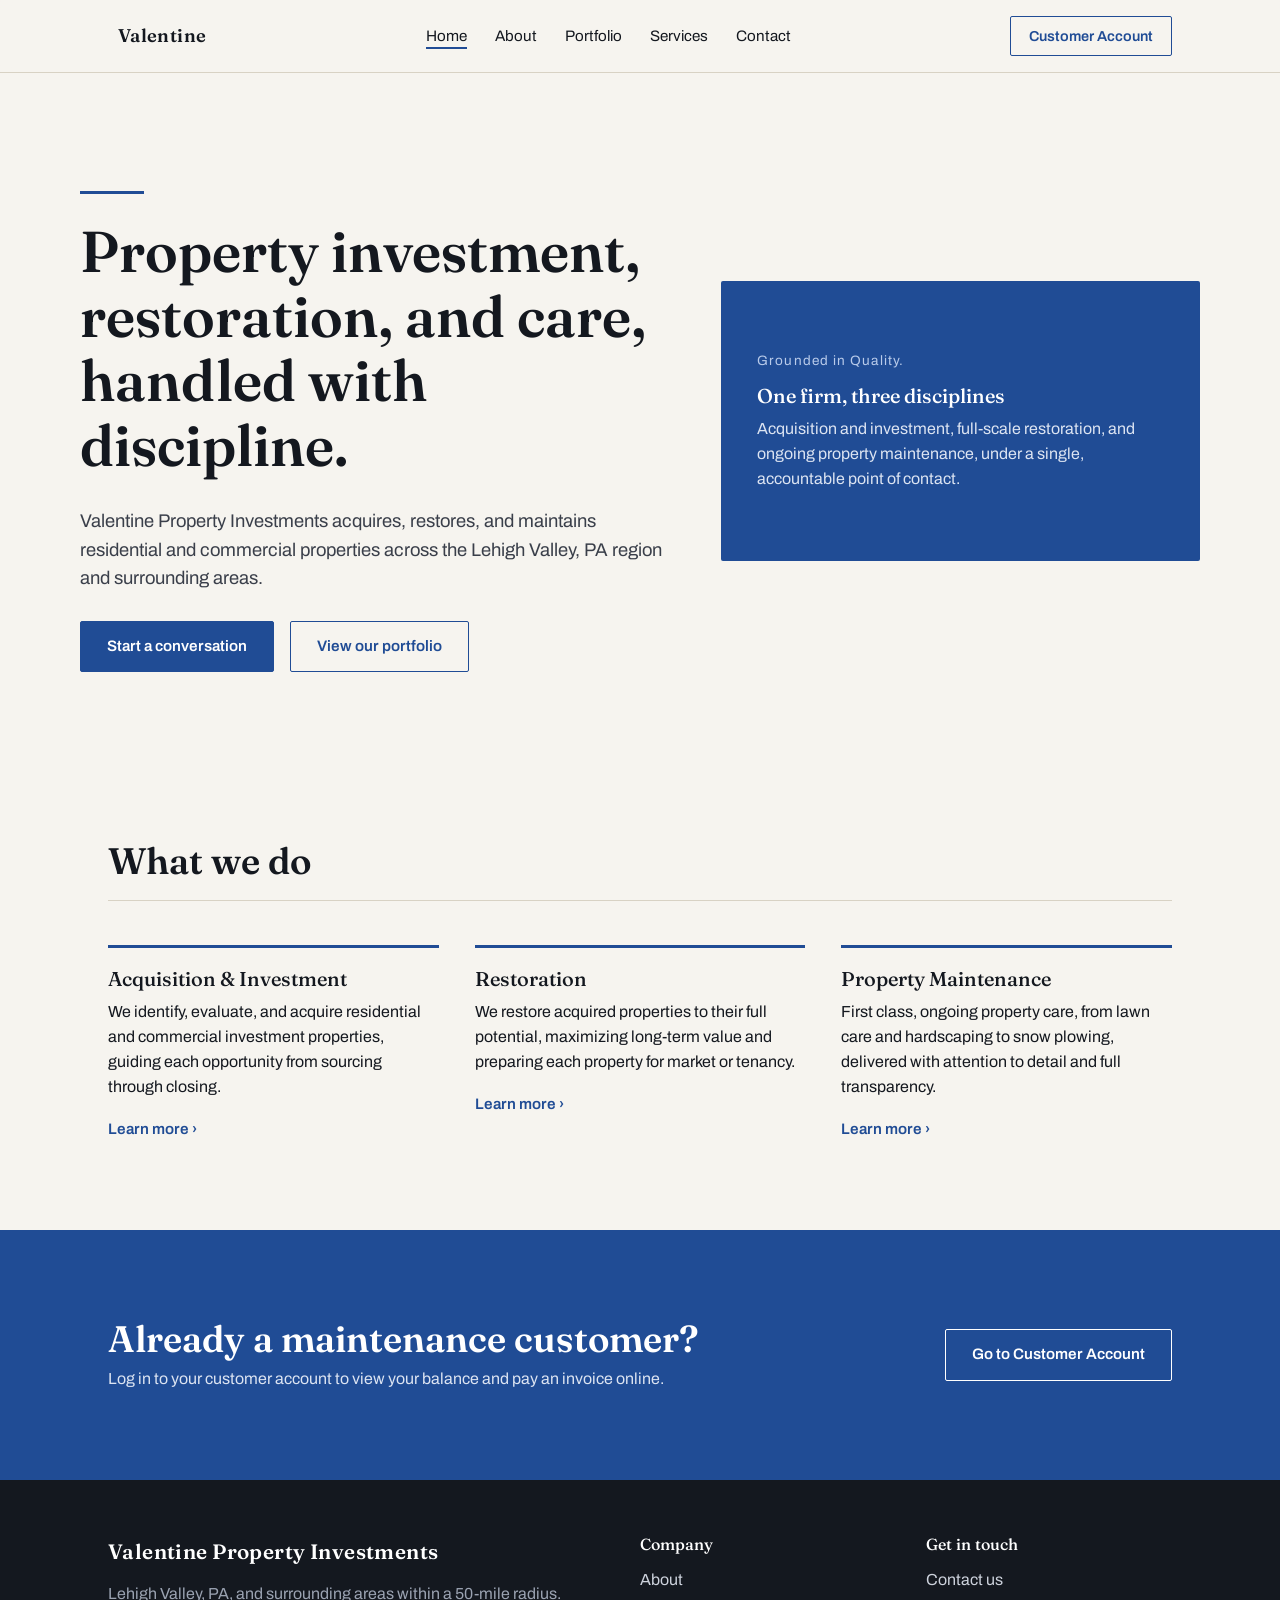
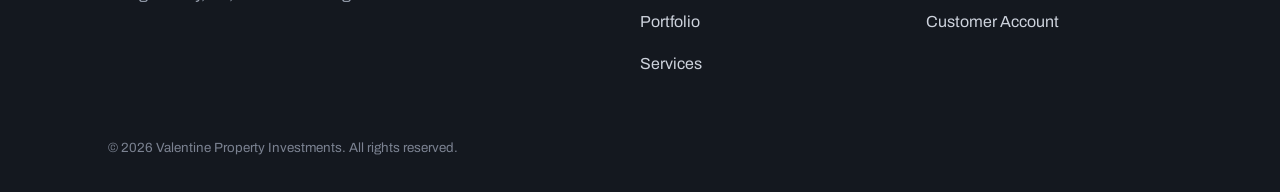
==== index.html @ 8e2b4a1a "Add files via upload" ====
<!DOCTYPE html>
<html lang="en">
<head>
<meta charset="UTF-8">
<meta name="viewport" content="width=device-width, initial-scale=1.0">
<title>Valentine Property Investments</title>
<meta name="description" content="Property acquisition, restoration, and premium property care across the Lehigh Valley, PA region.">
<link rel="icon" href="assets/logo-icon.png">
<link rel="stylesheet" href="styles.css">
</head>
<body>

<nav class="nav">
  <div class="nav-inner">
    <a href="index.html" class="brand">
      <img src="assets/logo-icon.png" alt="">
      <span class="brand-word">Valentine</span>
    </a>
    <ul class="navlinks">
      <li><a href="index.html" class="active">Home</a></li>
      <li><a href="about.html">About</a></li>
      <li><a href="portfolio.html">Portfolio</a></li>
      <li><a href="services.html">Services</a></li>
      <li><a href="contact.html">Contact</a></li>
    </ul>
    <a href="account.html" class="nav-cta">Customer Account</a>
  </div>
</nav>

<header class="wrap hero">
  <div>
    <div class="rule"></div>
    <h1>Property investment, restoration, and care, handled with discipline.</h1>
    <p class="lede">Valentine Property Investments acquires, restores, and maintains residential and commercial properties across the Lehigh Valley, PA region and surrounding areas.</p>
    <div style="display:flex;gap:16px;margin-top:28px;flex-wrap:wrap;">
      <a href="contact.html" class="btn btn-solid">Start a conversation</a>
      <a href="portfolio.html" class="btn btn-outline">View our portfolio</a>
    </div>
  </div>
  <div class="hero-panel">
    <div class="kicker">Grounded in Quality.</div>
    <h3 style="color:#fff;">One firm, three disciplines</h3>
    <p style="color:#DCE4F2;margin-bottom:0;">Acquisition and investment, full-scale restoration, and ongoing property maintenance, under a single, accountable point of contact.</p>
  </div>
</header>

<section class="section">
  <div class="wrap">
    <h2>What we do</h2>
    <hr class="divider" style="margin-bottom:44px;">
    <div class="grid grid-3">
      <div class="service-card">
        <h3>Acquisition &amp; Investment</h3>
        <p>We identify, evaluate, and acquire residential and commercial investment properties, guiding each opportunity from sourcing through closing.</p>
        <a href="services.html" class="btn-outline btn" style="border-width:0;padding:0;">Learn more &rsaquo;</a>
      </div>
      <div class="service-card">
        <h3>Restoration</h3>
        <p>We restore acquired properties to their full potential, maximizing long-term value and preparing each property for market or tenancy.</p>
        <a href="services.html" class="btn-outline btn" style="border-width:0;padding:0;">Learn more &rsaquo;</a>
      </div>
      <div class="service-card">
        <h3>Property Maintenance</h3>
        <p>First class, ongoing property care, from lawn care and hardscaping to snow plowing, delivered with attention to detail and full transparency.</p>
        <a href="services.html" class="btn-outline btn" style="border-width:0;padding:0;">Learn more &rsaquo;</a>
      </div>
    </div>
  </div>
</section>

<section class="section navy">
  <div class="wrap" style="display:flex;justify-content:space-between;align-items:center;gap:32px;flex-wrap:wrap;">
    <div>
      <h2 style="margin-bottom:8px;">Already a maintenance customer?</h2>
      <p style="color:#DCE4F2;margin-bottom:0;">Log in to your customer account to view your balance and pay an invoice online.</p>
    </div>
    <a href="account.html" class="btn btn-outline">Go to Customer Account</a>
  </div>
</section>

<footer class="footer">
  <div class="wrap">
    <div class="cols">
      <div>
        <span class="brand-word" style="font-size:1.3rem;">Valentine Property Investments</span>
        <p style="margin-top:14px;color:#9AA2B1;">Lehigh Valley, PA, and surrounding areas within a 50-mile radius.</p>
      </div>
      <div>
        <h3 style="color:#fff;font-size:1rem;margin-bottom:14px;">Company</h3>
        <p><a href="about.html">About</a></p>
        <p><a href="portfolio.html">Portfolio</a></p>
        <p><a href="services.html">Services</a></p>
      </div>
      <div>
        <h3 style="color:#fff;font-size:1rem;margin-bottom:14px;">Get in touch</h3>
        <p><a href="contact.html">Contact us</a></p>
        <p><a href="account.html">Customer Account</a></p>
      </div>
    </div>
    <small>&copy; 2026 Valentine Property Investments. All rights reserved.</small>
  </div>
</footer>

</body>
</html>
---- styles.css ----
@import url('https://fonts.googleapis.com/css2?family=Fraunces:opsz,wght@9..144,400;9..144,500;9..144,600&family=Archivo:wght@400;500;600&display=swap');

:root{
  --navy:#204C95;
  --navy-dark:#153968;
  --ink:#14181F;
  --paper:#F6F4EF;
  --panel:#FFFFFF;
  --stone:#EFEAE0;
  --line:#D8D2C4;
  --font-display:'Fraunces', serif;
  --font-body:'Archivo', sans-serif;
}

*{box-sizing:border-box;}
html{scroll-behavior:smooth;}
body{
  margin:0;
  font-family:var(--font-body);
  color:var(--ink);
  background:var(--paper);
  line-height:1.55;
  -webkit-font-smoothing:antialiased;
}
img{max-width:100%;display:block;}
a{color:inherit;}

h1,h2,h3{
  font-family:var(--font-display);
  font-weight:600;
  line-height:1.12;
  margin:0 0 .5em;
  color:var(--ink);
}
h1{font-size:clamp(2.4rem,4.5vw,3.6rem);}
h2{font-size:clamp(1.7rem,3vw,2.3rem);}
h3{font-size:1.25rem;font-weight:500;}
p{margin:0 0 1.1em;max-width:62ch;}
.lede{font-size:1.15rem;color:#3A3F4A;}

.wrap{max-width:1120px;margin:0 auto;padding:0 28px;}
.section{padding:88px 0;}
.section.stone{background:var(--stone);}
.section.navy{background:var(--navy);color:#fff;}
.section.navy h1,.section.navy h2,.section.navy h3{color:#fff;}

/* Nav */
.nav{
  position:sticky;top:0;z-index:20;
  background:rgba(246,244,239,.92);
  backdrop-filter:blur(6px);
  border-bottom:1px solid var(--line);
}
.nav-inner{
  max-width:1120px;margin:0 auto;padding:16px 28px;
  display:flex;align-items:center;justify-content:space-between;gap:24px;
}
.brand{display:flex;align-items:center;gap:10px;text-decoration:none;}
.brand img{height:34px;width:auto;}
.brand-word{font-family:var(--font-display);font-weight:600;font-size:1.15rem;letter-spacing:.02em;}
.navlinks{display:flex;gap:28px;list-style:none;margin:0;padding:0;}
.navlinks a{
  text-decoration:none;font-size:.95rem;color:var(--ink);
  padding-bottom:3px;border-bottom:2px solid transparent;
}
.navlinks a:hover,.navlinks a.active{border-bottom-color:var(--navy);}
.nav-cta{
  font-size:.9rem;font-weight:600;color:var(--navy);
  border:1.5px solid var(--navy);padding:8px 18px;border-radius:2px;
  text-decoration:none;white-space:nowrap;
}
.nav-cta:hover{background:var(--navy);color:#fff;}

/* Buttons */
.btn{
  display:inline-block;padding:13px 26px;border-radius:2px;
  font-family:var(--font-body);font-weight:600;font-size:.95rem;
  text-decoration:none;border:1.5px solid var(--navy);
}
.btn-solid{background:var(--navy);color:#fff;}
.btn-solid:hover{background:var(--navy-dark);}
.btn-outline{color:var(--navy);}
.btn-outline:hover{background:var(--navy);color:#fff;}
.section.navy .btn-outline{border-color:#fff;color:#fff;}
.section.navy .btn-outline:hover{background:#fff;color:var(--navy);}

/* Hero split */
.hero{
  display:grid;grid-template-columns:1.1fr .9fr;gap:56px;align-items:center;
  padding:96px 0 80px;
}
.hero .rule{width:64px;height:3px;background:var(--navy);margin:22px 0 26px;}
.hero-panel{
  background:var(--navy);color:#fff;border-radius:2px;
  padding:44px 36px;min-height:280px;
  display:flex;flex-direction:column;justify-content:center;
}
.hero-panel .kicker{font-size:.85rem;letter-spacing:.08em;color:#B9CBEA;margin-bottom:14px;}

/* Cards / grid */
.grid{display:grid;gap:36px;}
.grid-3{grid-template-columns:repeat(3,1fr);}
.grid-2{grid-template-columns:repeat(2,1fr);}
.service-card{
  border-top:3px solid var(--navy);padding-top:20px;
}
.divider{height:1px;background:var(--line);border:0;margin:0;}

/* Portfolio */
.pf-item{
  display:grid;grid-template-columns:1fr 1.3fr;gap:40px;align-items:center;
  padding:56px 0;border-bottom:1px solid var(--line);
}
.pf-item:last-child{border-bottom:none;}
.pf-media{
  aspect-ratio:4/3;background:var(--stone);border:1px solid var(--line);
  display:flex;align-items:center;justify-content:center;
  color:#8A8371;font-size:.9rem;text-align:center;padding:20px;
}

/* Footer */
.footer{background:var(--ink);color:#CDD2DC;padding:56px 0 32px;}
.footer .brand-word{color:#fff;}
.footer a{color:#CDD2DC;text-decoration:none;}
.footer .cols{display:grid;grid-template-columns:2fr 1fr 1fr;gap:40px;margin-bottom:40px;}
.footer small{color:#7B8291;}

/* Forms */
.field{margin-bottom:20px;}
.field label{display:block;font-size:.9rem;font-weight:600;margin-bottom:6px;}
.field input,.field textarea,.field select{
  width:100%;padding:12px 14px;border:1.5px solid var(--line);
  border-radius:2px;font-family:var(--font-body);font-size:1rem;
  background:#fff;color:var(--ink);
}
.field textarea{min-height:120px;resize:vertical;}

.notice{
  background:var(--stone);border-left:3px solid var(--navy);
  padding:20px 24px;font-size:.95rem;
}

@media(max-width:820px){
  .navlinks{display:none;}
  .hero{grid-template-columns:1fr;}
  .grid-3,.grid-2{grid-template-columns:1fr;}
  .pf-item{grid-template-columns:1fr;}
  .footer .cols{grid-template-columns:1fr;gap:28px;}
}
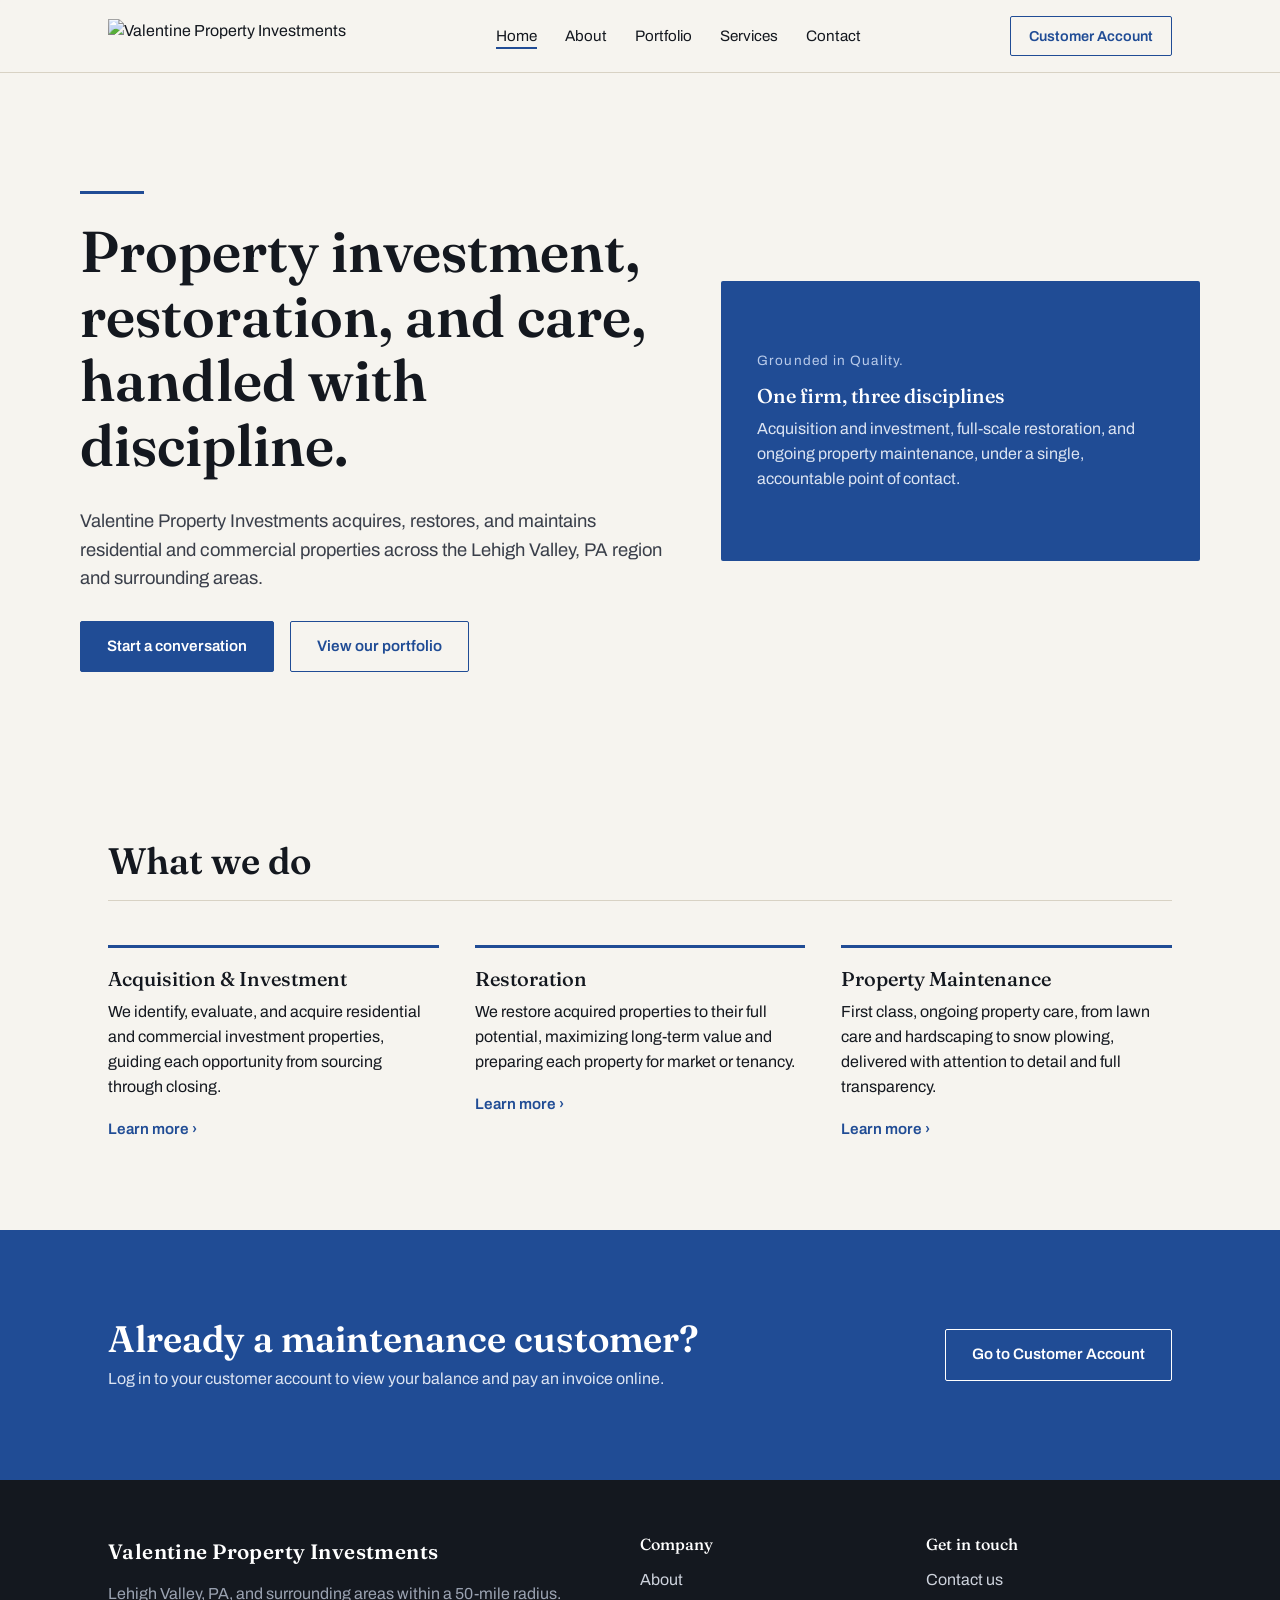
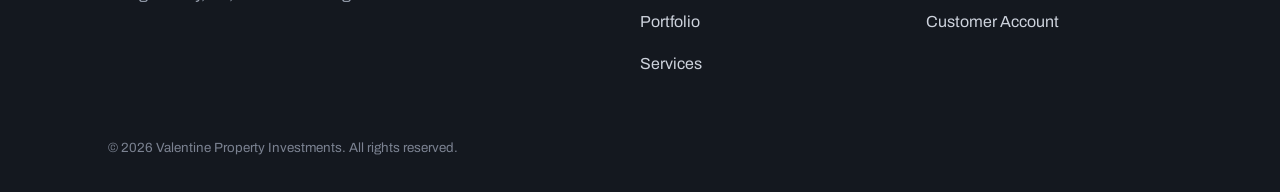
==== commit 1ad173e8: "Add files via upload" ====
--- a/index.html
+++ b/index.html
@@ -6,6 +6,9 @@
 <title>Valentine Property Investments</title>
 <meta name="description" content="Property acquisition, restoration, and premium property care across the Lehigh Valley, PA region.">
 <link rel="icon" href="assets/logo-icon.png">
+<link rel="preconnect" href="https://fonts.googleapis.com">
+<link rel="preconnect" href="https://fonts.gstatic.com" crossorigin>
+<link href="https://fonts.googleapis.com/css2?family=Fraunces:opsz,wght@9..144,400;9..144,500;9..144,600&family=Archivo:wght@400;500;600&display=swap" rel="stylesheet">
 <link rel="stylesheet" href="styles.css">
 </head>
 <body>
@@ -13,8 +16,7 @@
 <nav class="nav">
   <div class="nav-inner">
     <a href="index.html" class="brand">
-      <img src="assets/logo-icon.png" alt="">
-      <span class="brand-word">Valentine</span>
+      <img src="assets/logo-horizontal.png" alt="Valentine Property Investments">
     </a>
     <ul class="navlinks">
       <li><a href="index.html" class="active">Home</a></li>
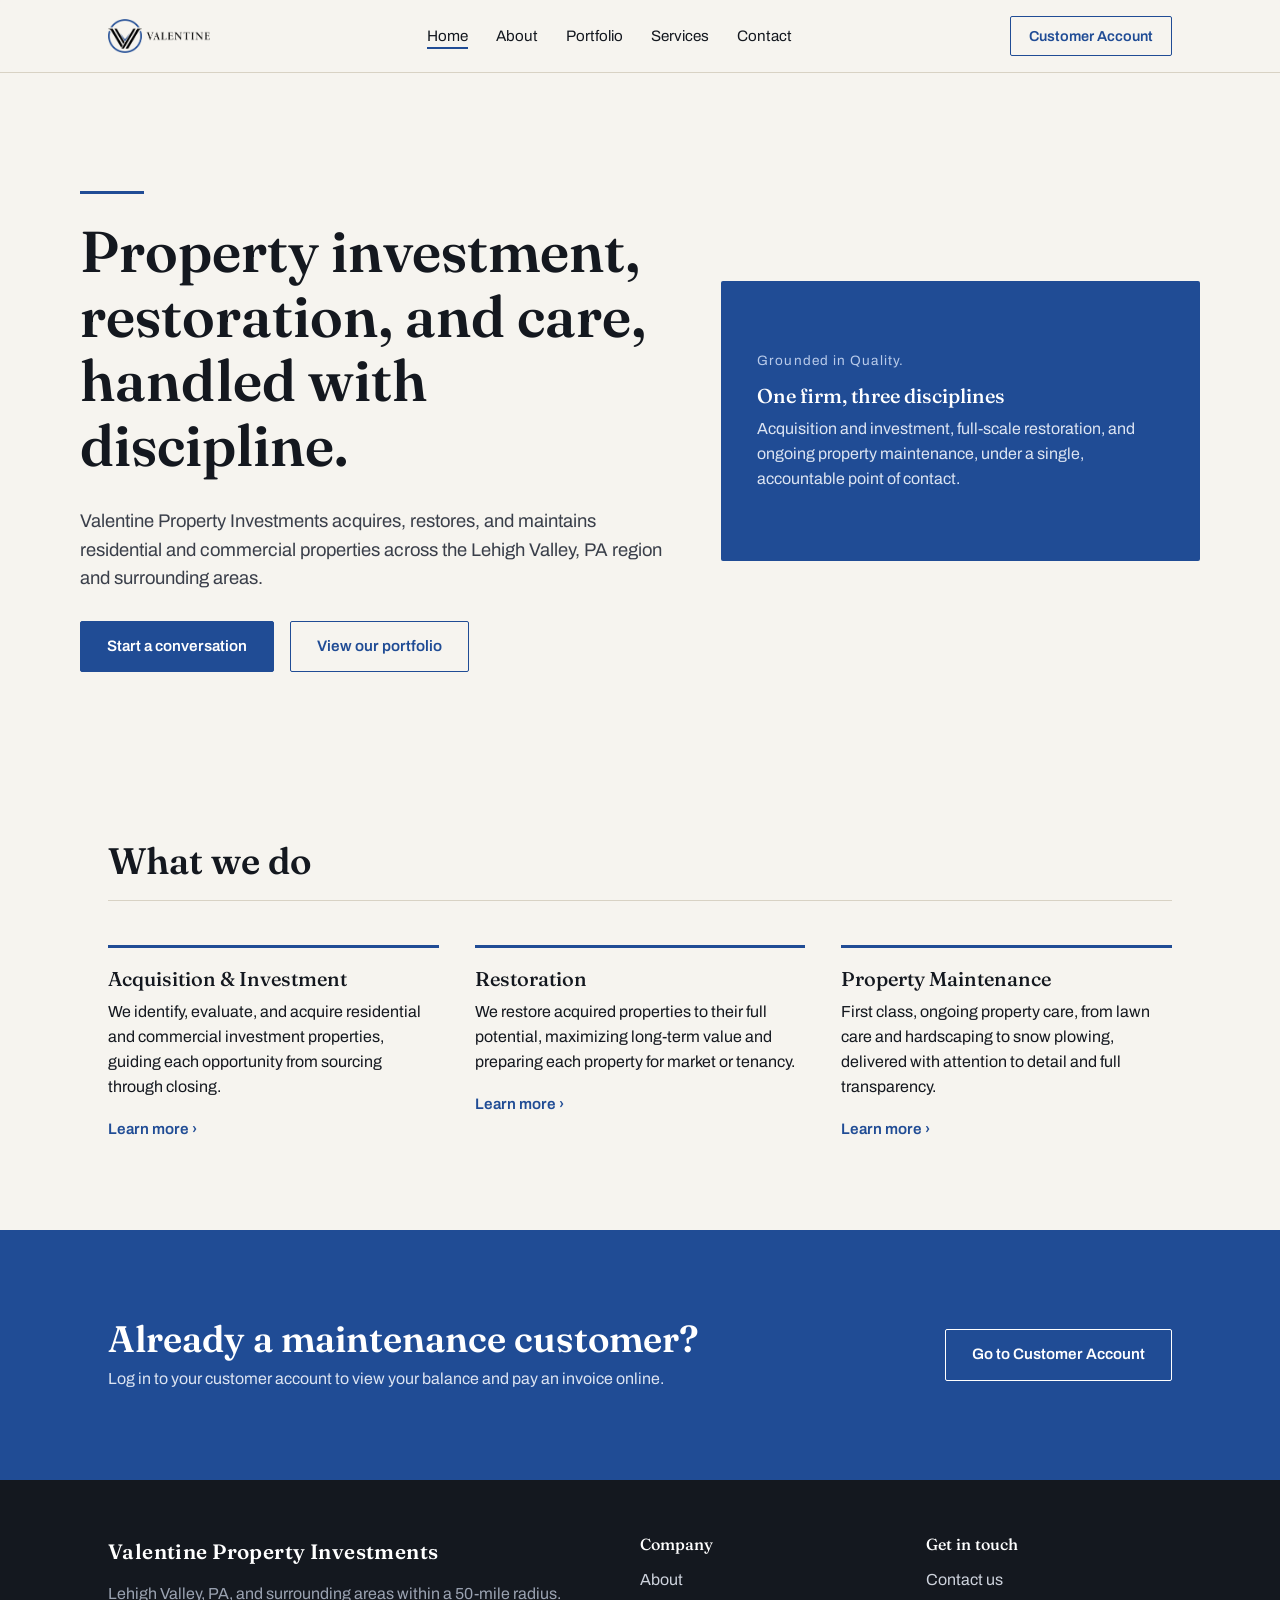
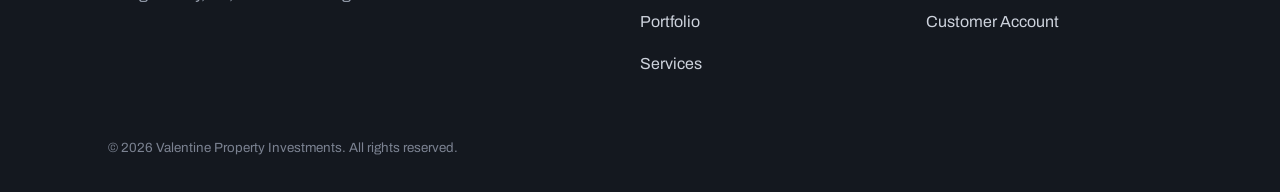
==== commit b8e86a90: "Add files via upload" ====
--- a/index.html
+++ b/index.html
@@ -5,7 +5,7 @@
 <meta name="viewport" content="width=device-width, initial-scale=1.0">
 <title>Valentine Property Investments</title>
 <meta name="description" content="Property acquisition, restoration, and premium property care across the Lehigh Valley, PA region.">
-<link rel="icon" href="assets/logo-icon.png">
+<link rel="icon" href="logo-icon.png">
 <link rel="preconnect" href="https://fonts.googleapis.com">
 <link rel="preconnect" href="https://fonts.gstatic.com" crossorigin>
 <link href="https://fonts.googleapis.com/css2?family=Fraunces:opsz,wght@9..144,400;9..144,500;9..144,600&family=Archivo:wght@400;500;600&display=swap" rel="stylesheet">
@@ -16,7 +16,7 @@
 <nav class="nav">
   <div class="nav-inner">
     <a href="index.html" class="brand">
-      <img src="assets/logo-horizontal.png" alt="Valentine Property Investments">
+      <img src="logo-horizontal.png" alt="Valentine Property Investments">
     </a>
     <ul class="navlinks">
       <li><a href="index.html" class="active">Home</a></li>
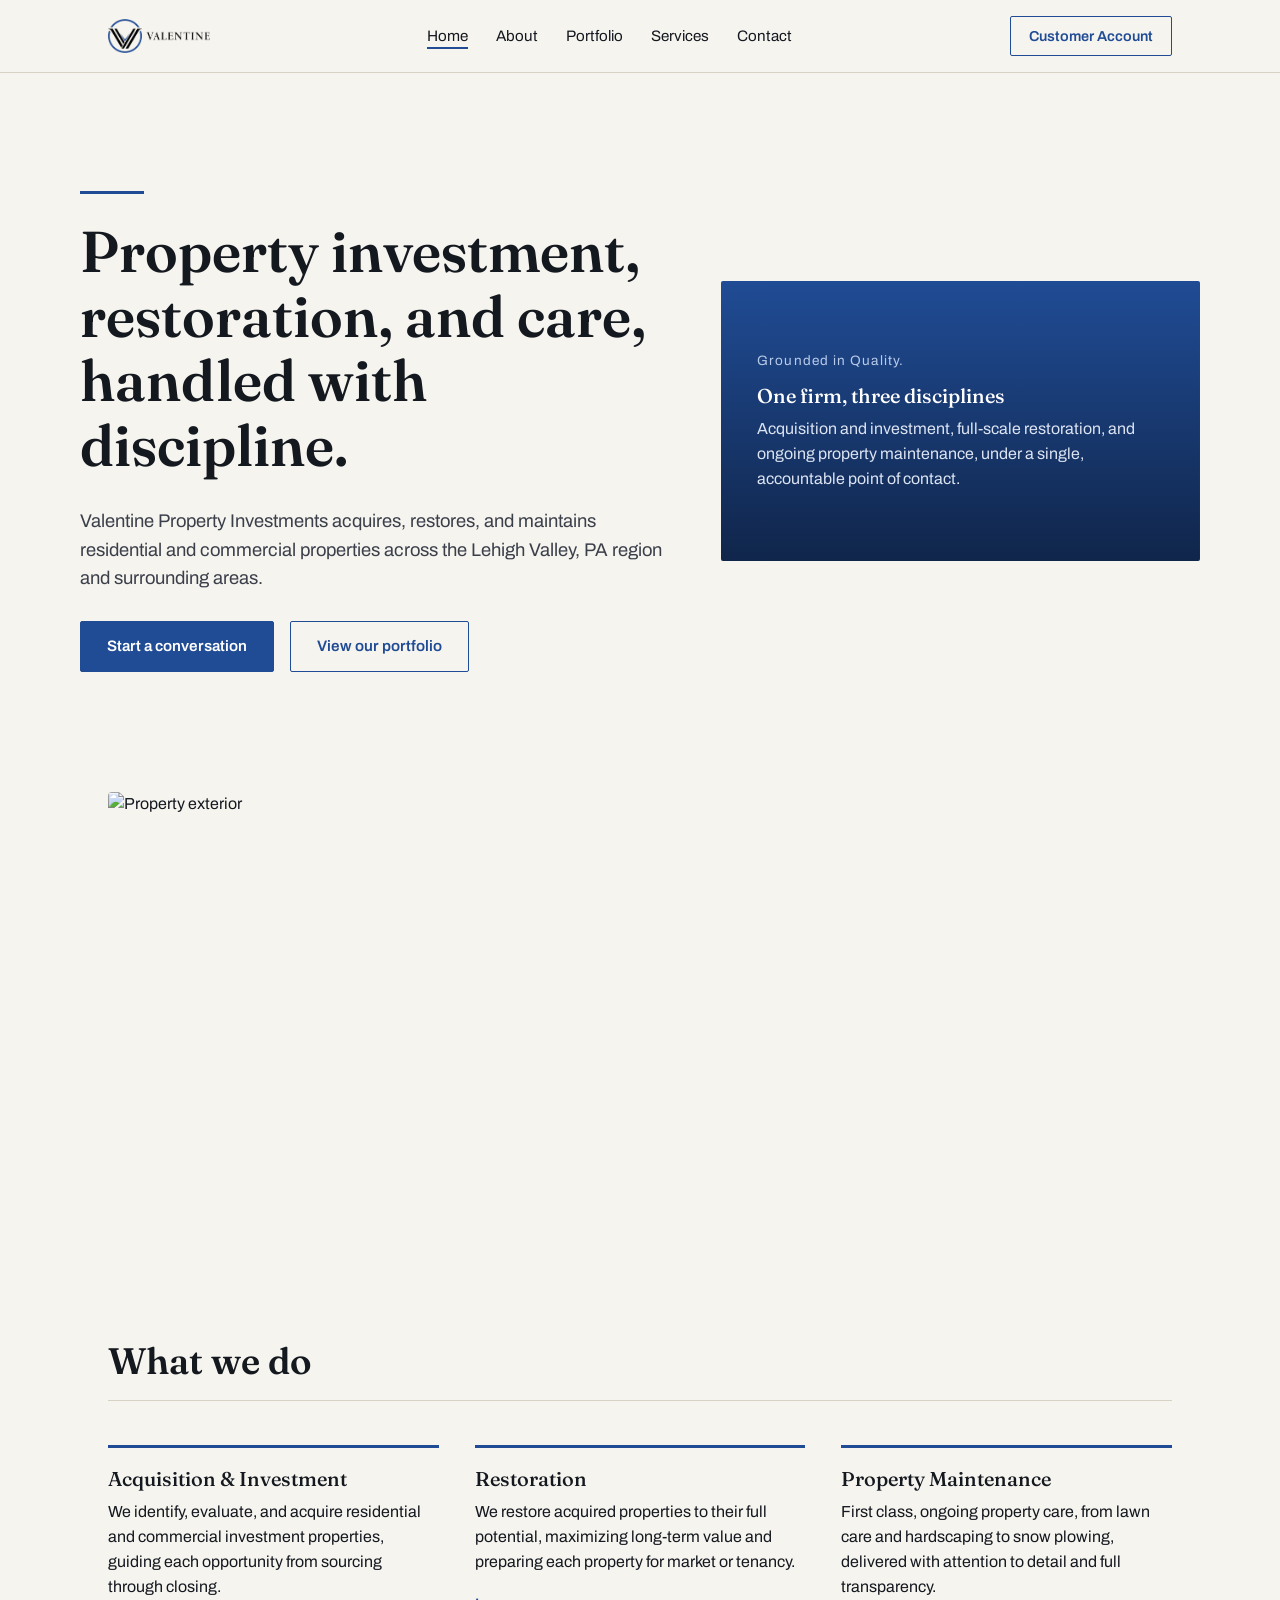
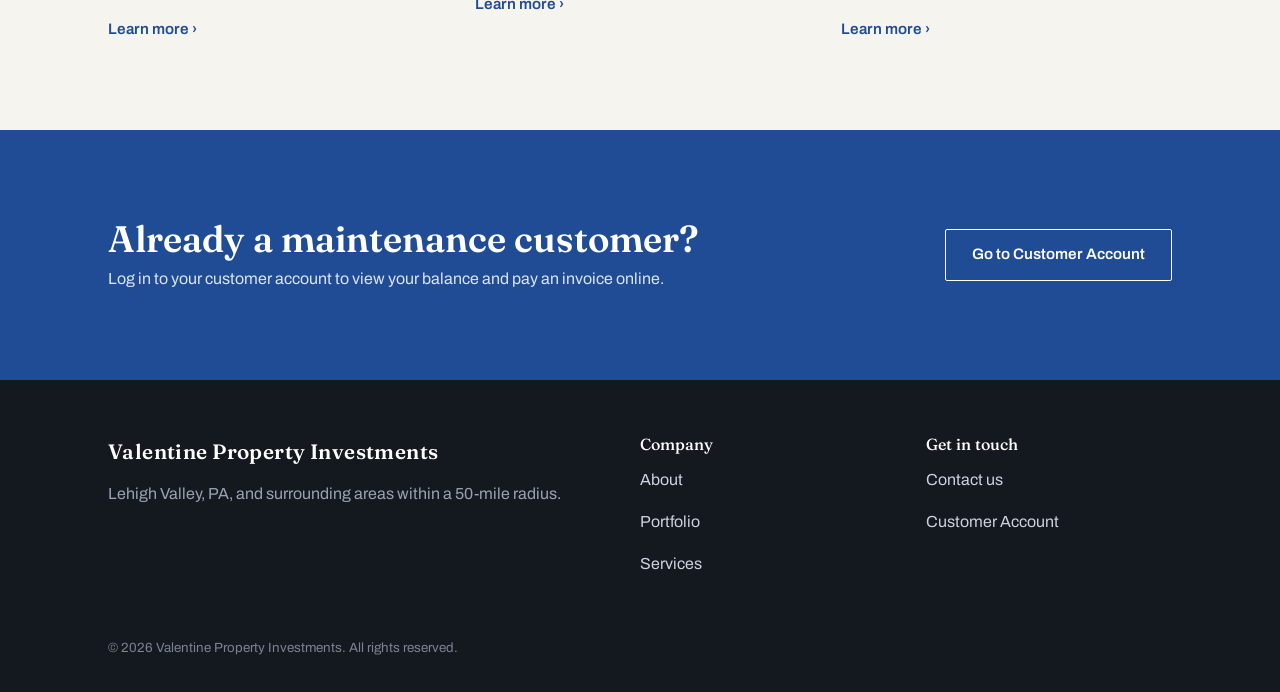
==== commit 8ae49424: "Add files via upload" ====
--- a/index.html
+++ b/index.html
@@ -39,12 +39,16 @@
       <a href="portfolio.html" class="btn btn-outline">View our portfolio</a>
     </div>
   </div>
-  <div class="hero-panel">
+  <div class="hero-panel" style="background-image:linear-gradient(180deg, rgba(32,76,149,0.88), rgba(15,35,70,0.94)), url('https://images.unsplash.com/photo-1756435292384-1bf32eff7baf?fm=jpg&q=80&w=1200&auto=format&fit=crop');background-size:cover;background-position:center;">
     <div class="kicker">Grounded in Quality.</div>
     <h3 style="color:#fff;">One firm, three disciplines</h3>
     <p style="color:#DCE4F2;margin-bottom:0;">Acquisition and investment, full-scale restoration, and ongoing property maintenance, under a single, accountable point of contact.</p>
   </div>
 </header>
+
+<div class="wrap" style="margin-top:0;">
+  <img src="https://images.unsplash.com/photo-1757356657991-c3fd6e2e812e?fm=jpg&q=80&w=1600&auto=format&fit=crop" alt="Property exterior" style="width:100%;height:420px;object-fit:cover;border-radius:4px;margin:40px 0;">
+</div>
 
 <section class="section">
   <div class="wrap">
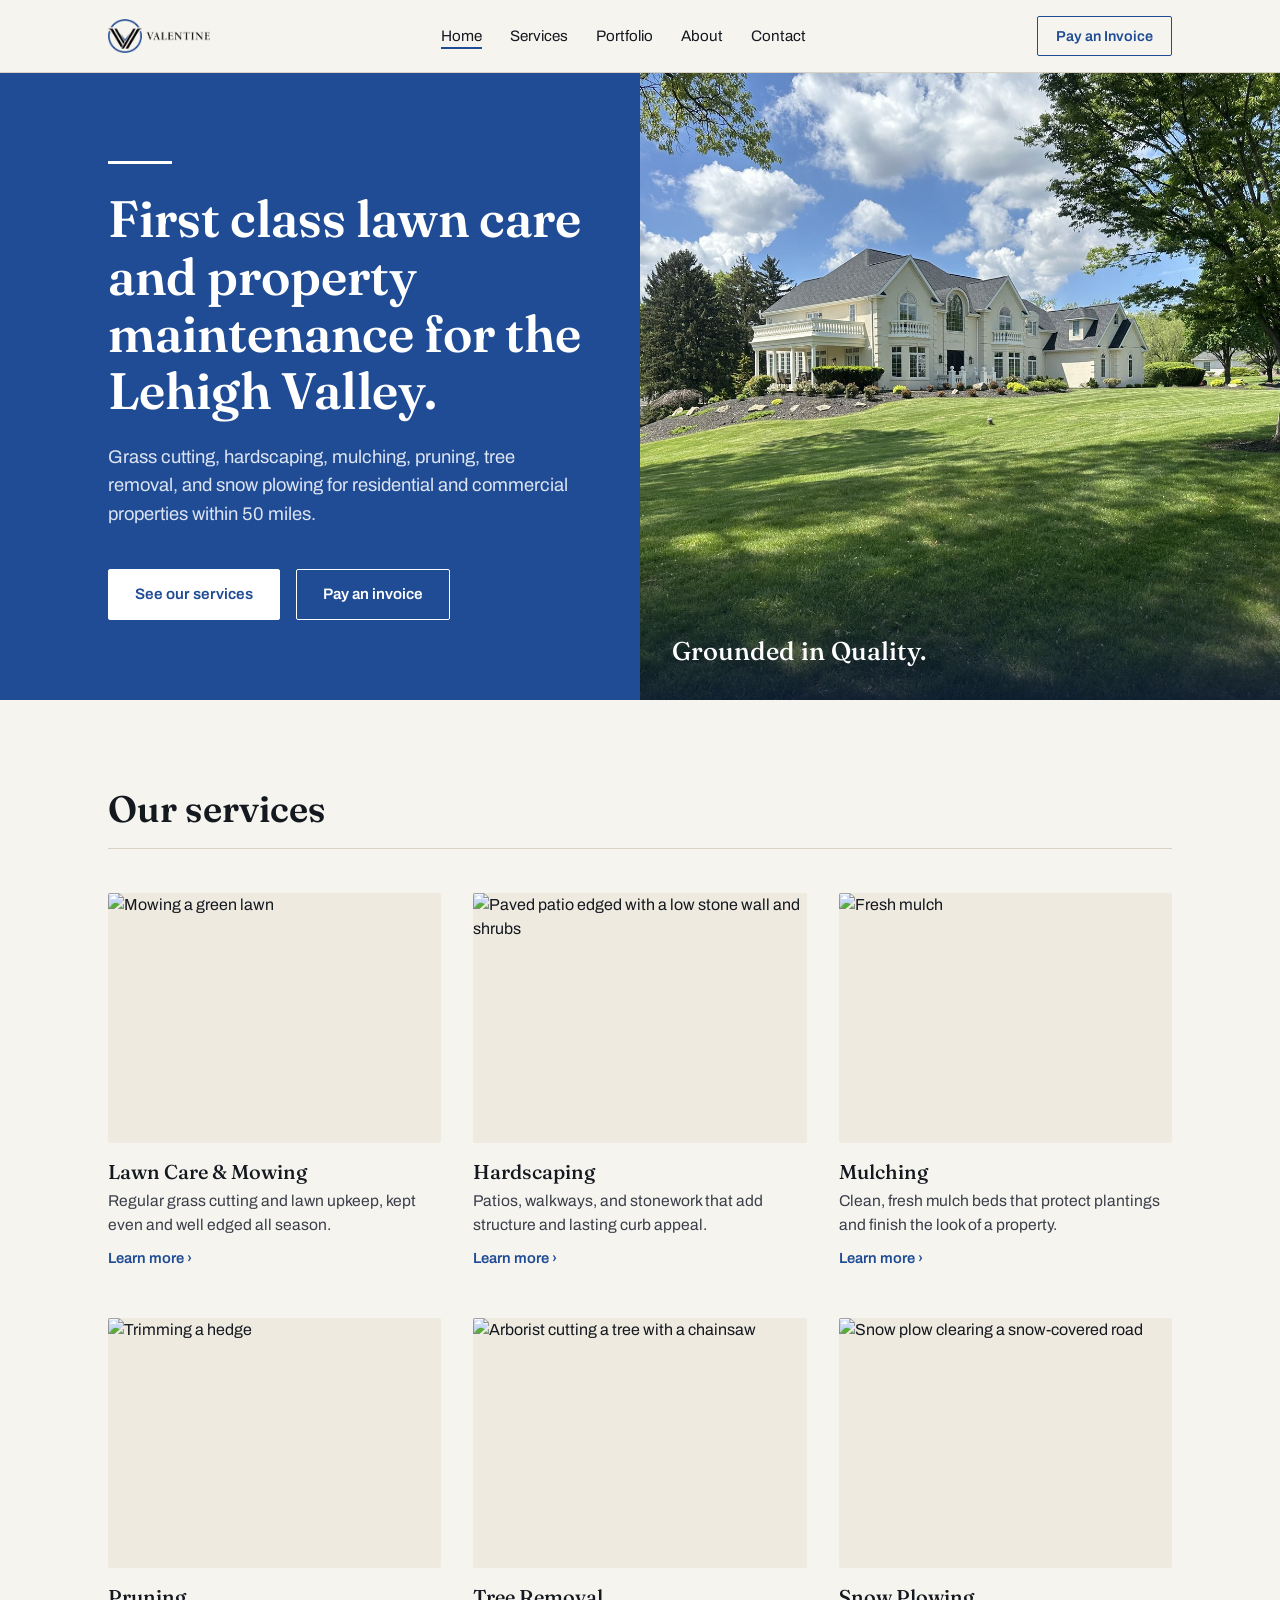
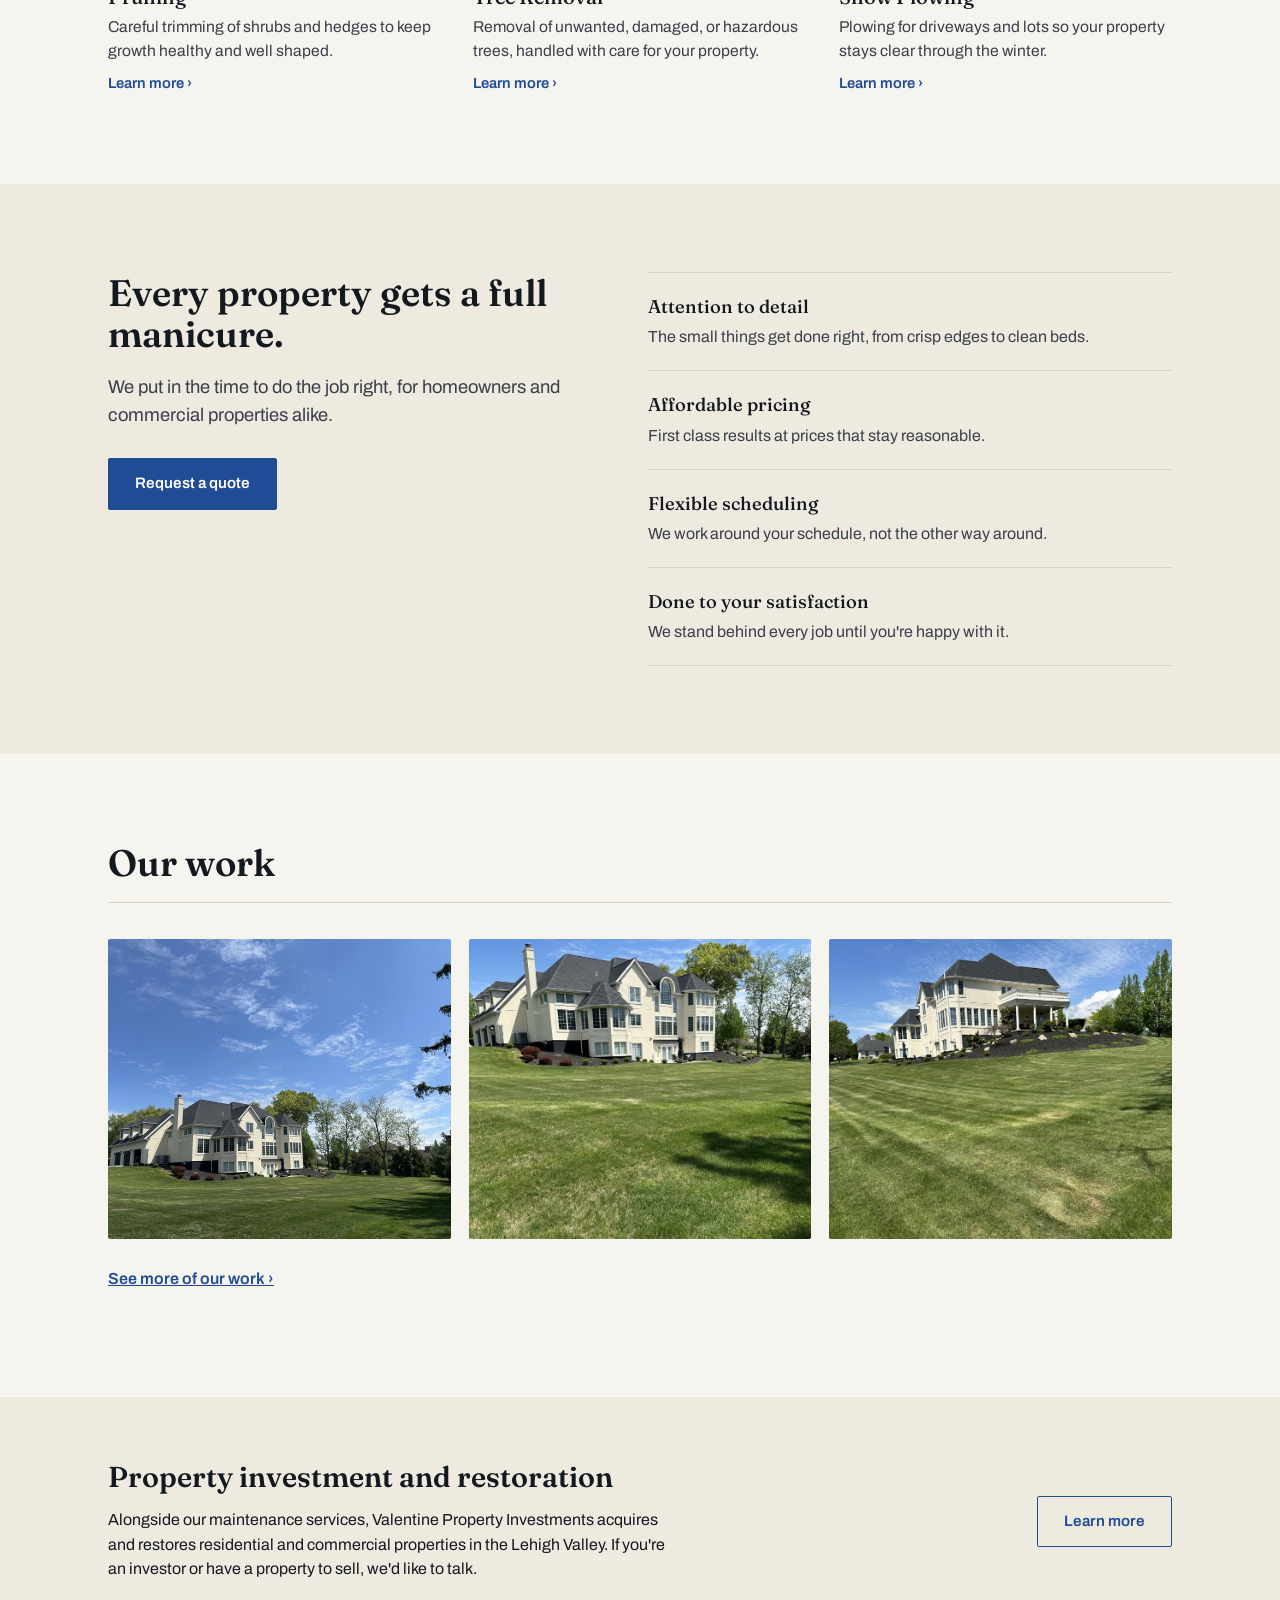
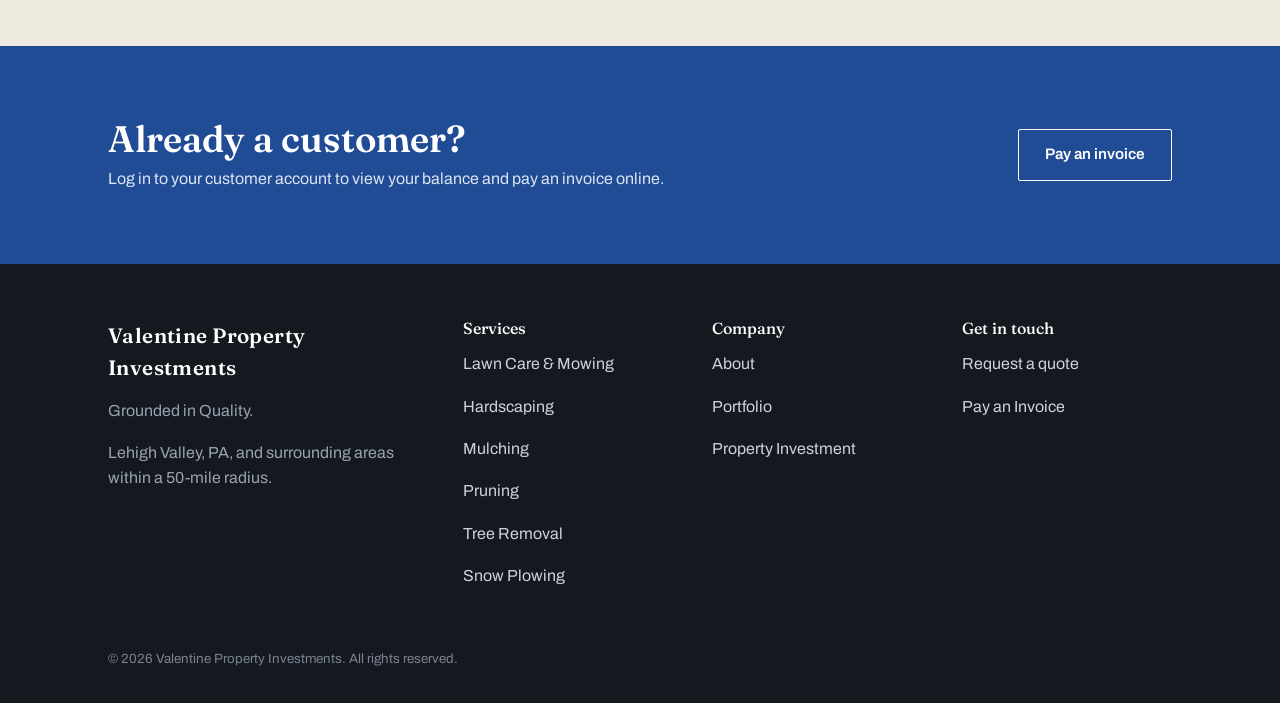
==== commit ea074eb4: "Add files via upload  Maintenance-first redesign" ====
--- a/index.html
+++ b/index.html
@@ -3,8 +3,8 @@
 <head>
 <meta charset="UTF-8">
 <meta name="viewport" content="width=device-width, initial-scale=1.0">
-<title>Valentine Property Investments</title>
-<meta name="description" content="Property acquisition, restoration, and premium property care across the Lehigh Valley, PA region.">
+<title>Valentine Property Investments | Lawn Care &amp; Property Maintenance, Lehigh Valley PA</title>
+<meta name="description" content="First class lawn care, hardscaping, mulching, pruning, tree removal, and snow plowing for residential and commercial properties across the Lehigh Valley, PA. Valentine Property Investments also acquires and restores property.">
 <link rel="icon" href="logo-icon.png">
 <link rel="preconnect" href="https://fonts.googleapis.com">
 <link rel="preconnect" href="https://fonts.gstatic.com" crossorigin>
@@ -13,74 +13,147 @@
 </head>
 <body>
 
-<nav class="nav">
+<nav class="nav" aria-label="Main">
   <div class="nav-inner">
     <a href="index.html" class="brand">
       <img src="logo-horizontal.png" alt="Valentine Property Investments">
     </a>
     <ul class="navlinks">
       <li><a href="index.html" class="active">Home</a></li>
+      <li><a href="services.html">Services</a></li>
+      <li><a href="portfolio.html">Portfolio</a></li>
       <li><a href="about.html">About</a></li>
-      <li><a href="portfolio.html">Portfolio</a></li>
-      <li><a href="services.html">Services</a></li>
       <li><a href="contact.html">Contact</a></li>
     </ul>
-    <a href="account.html" class="nav-cta">Customer Account</a>
+    <a href="account.html" class="nav-cta">Pay an Invoice</a>
+    <details class="mnav">
+      <summary>Menu</summary>
+      <ul>
+        <li><a href="index.html">Home</a></li>
+        <li><a href="services.html">Services</a></li>
+        <li><a href="portfolio.html">Portfolio</a></li>
+        <li><a href="about.html">About</a></li>
+        <li><a href="contact.html">Contact</a></li>
+        <li><a href="account.html">Pay an Invoice</a></li>
+      </ul>
+    </details>
   </div>
 </nav>
 
-<header class="wrap hero">
-  <div>
+<header class="hero-split">
+  <div class="copy">
     <div class="rule"></div>
-    <h1>Property investment, restoration, and care, handled with discipline.</h1>
-    <p class="lede">Valentine Property Investments acquires, restores, and maintains residential and commercial properties across the Lehigh Valley, PA region and surrounding areas.</p>
-    <div style="display:flex;gap:16px;margin-top:28px;flex-wrap:wrap;">
-      <a href="contact.html" class="btn btn-solid">Start a conversation</a>
-      <a href="portfolio.html" class="btn btn-outline">View our portfolio</a>
+    <h1>First class lawn care and property maintenance for the Lehigh Valley.</h1>
+    <p class="lede">Grass cutting, hardscaping, mulching, pruning, tree removal, and snow plowing for residential and commercial properties within 50 miles.</p>
+    <div style="display:flex;gap:16px;margin-top:20px;flex-wrap:wrap;">
+      <a href="services.html" class="btn btn-light">See our services</a>
+      <a href="account.html" class="btn btn-outline">Pay an invoice</a>
     </div>
   </div>
-  <div class="hero-panel" style="background-image:linear-gradient(180deg, rgba(32,76,149,0.88), rgba(15,35,70,0.94)), url('https://images.unsplash.com/photo-1756435292384-1bf32eff7baf?fm=jpg&q=80&w=1200&auto=format&fit=crop');background-size:cover;background-position:center;">
-    <div class="kicker">Grounded in Quality.</div>
-    <h3 style="color:#fff;">One firm, three disciplines</h3>
-    <p style="color:#DCE4F2;margin-bottom:0;">Acquisition and investment, full-scale restoration, and ongoing property maintenance, under a single, accountable point of contact.</p>
-  </div>
+  <figure class="photo">
+    <img src="images/portfolio-5.jpg" alt="Estate home with a freshly mowed lawn and landscaped beds in the Lehigh Valley" fetchpriority="high">
+    <figcaption>Grounded in Quality.</figcaption>
+  </figure>
 </header>
-
-<div class="wrap" style="margin-top:0;">
-  <img src="https://images.unsplash.com/photo-1757356657991-c3fd6e2e812e?fm=jpg&q=80&w=1600&auto=format&fit=crop" alt="Property exterior" style="width:100%;height:420px;object-fit:cover;border-radius:4px;margin:40px 0;">
-</div>
 
 <section class="section">
   <div class="wrap">
-    <h2>What we do</h2>
+    <h2>Our services</h2>
     <hr class="divider" style="margin-bottom:44px;">
-    <div class="grid grid-3">
-      <div class="service-card">
-        <h3>Acquisition &amp; Investment</h3>
-        <p>We identify, evaluate, and acquire residential and commercial investment properties, guiding each opportunity from sourcing through closing.</p>
-        <a href="services.html" class="btn-outline btn" style="border-width:0;padding:0;">Learn more &rsaquo;</a>
-      </div>
-      <div class="service-card">
-        <h3>Restoration</h3>
-        <p>We restore acquired properties to their full potential, maximizing long-term value and preparing each property for market or tenancy.</p>
-        <a href="services.html" class="btn-outline btn" style="border-width:0;padding:0;">Learn more &rsaquo;</a>
-      </div>
-      <div class="service-card">
-        <h3>Property Maintenance</h3>
-        <p>First class, ongoing property care, from lawn care and hardscaping to snow plowing, delivered with attention to detail and full transparency.</p>
-        <a href="services.html" class="btn-outline btn" style="border-width:0;padding:0;">Learn more &rsaquo;</a>
-      </div>
+    <div class="svc-grid">
+
+      <a href="services.html#lawn-care" class="svc-tile">
+        <div class="ph"><img src="https://images.unsplash.com/photo-1731082686849-d2e0a4d2c70c?fm=jpg&q=80&w=900&auto=format&fit=crop" alt="Mowing a green lawn" loading="lazy"></div>
+        <h3>Lawn Care &amp; Mowing</h3>
+        <p>Regular grass cutting and lawn upkeep, kept even and well edged all season.</p>
+        <span class="more">Learn more &rsaquo;</span>
+      </a>
+
+      <a href="services.html#hardscaping" class="svc-tile">
+        <div class="ph"><img src="https://images.unsplash.com/photo-1780838446281-9394772d07a8?fm=jpg&q=80&w=900&auto=format&fit=crop" alt="Paved patio edged with a low stone wall and shrubs" loading="lazy"></div>
+        <h3>Hardscaping</h3>
+        <p>Patios, walkways, and stonework that add structure and lasting curb appeal.</p>
+        <span class="more">Learn more &rsaquo;</span>
+      </a>
+
+      <a href="services.html#mulching" class="svc-tile">
+        <div class="ph"><img src="https://images.unsplash.com/photo-1708432331128-cfe5a2803781?fm=jpg&q=80&w=900&auto=format&fit=crop" alt="Fresh mulch" loading="lazy"></div>
+        <h3>Mulching</h3>
+        <p>Clean, fresh mulch beds that protect plantings and finish the look of a property.</p>
+        <span class="more">Learn more &rsaquo;</span>
+      </a>
+
+      <a href="services.html#pruning" class="svc-tile">
+        <div class="ph"><img src="https://images.unsplash.com/photo-1543309959-4d45288d1629?fm=jpg&q=80&w=900&auto=format&fit=crop" alt="Trimming a hedge" loading="lazy"></div>
+        <h3>Pruning</h3>
+        <p>Careful trimming of shrubs and hedges to keep growth healthy and well shaped.</p>
+        <span class="more">Learn more &rsaquo;</span>
+      </a>
+
+      <a href="services.html#tree-removal" class="svc-tile">
+        <div class="ph"><img src="https://images.unsplash.com/photo-1754321860056-ca7254d5e7ac?fm=jpg&q=80&w=900&auto=format&fit=crop" alt="Arborist cutting a tree with a chainsaw" loading="lazy"></div>
+        <h3>Tree Removal</h3>
+        <p>Removal of unwanted, damaged, or hazardous trees, handled with care for your property.</p>
+        <span class="more">Learn more &rsaquo;</span>
+      </a>
+
+      <a href="services.html#snow-plowing" class="svc-tile">
+        <div class="ph"><img src="https://images.unsplash.com/photo-1642586078463-a2582692fcc6?fm=jpg&q=80&w=900&auto=format&fit=crop" alt="Snow plow clearing a snow-covered road" loading="lazy"></div>
+        <h3>Snow Plowing</h3>
+        <p>Plowing for driveways and lots so your property stays clear through the winter.</p>
+        <span class="more">Learn more &rsaquo;</span>
+      </a>
+
     </div>
   </div>
 </section>
 
-<section class="section navy">
+<section class="section stone">
+  <div class="wrap why">
+    <div>
+      <h2>Every property gets a full manicure.</h2>
+      <p class="lede">We put in the time to do the job right, for homeowners and commercial properties alike.</p>
+      <a href="contact.html" class="btn btn-solid" style="margin-top:8px;">Request a quote</a>
+    </div>
+    <ul>
+      <li><strong>Attention to detail</strong><span>The small things get done right, from crisp edges to clean beds.</span></li>
+      <li><strong>Affordable pricing</strong><span>First class results at prices that stay reasonable.</span></li>
+      <li><strong>Flexible scheduling</strong><span>We work around your schedule, not the other way around.</span></li>
+      <li><strong>Done to your satisfaction</strong><span>We stand behind every job until you're happy with it.</span></li>
+    </ul>
+  </div>
+</section>
+
+<section class="section">
+  <div class="wrap">
+    <h2>Our work</h2>
+    <hr class="divider" style="margin-bottom:36px;">
+    <div class="gallery-3">
+      <img src="images/portfolio-3.jpg" alt="Estate grounds under a clear blue sky, Lehigh Valley PA" loading="lazy">
+      <img src="images/portfolio-1.jpg" alt="Manicured lawn and landscaped beds beside an estate home" loading="lazy">
+      <img src="images/portfolio-4.jpg" alt="Striped lawn and mulched hillside beds at an estate home" loading="lazy">
+    </div>
+    <p style="margin-top:28px;"><a href="portfolio.html" style="color:var(--navy);font-weight:600;">See more of our work &rsaquo;</a></p>
+  </div>
+</section>
+
+<section class="section stone" style="padding:64px 0;">
+  <div class="wrap invest">
+    <div>
+      <h2>Property investment and restoration</h2>
+      <p>Alongside our maintenance services, Valentine Property Investments acquires and restores residential and commercial properties in the Lehigh Valley. If you're an investor or have a property to sell, we'd like to talk.</p>
+    </div>
+    <a href="services.html#acquisition" class="btn btn-outline">Learn more</a>
+  </div>
+</section>
+
+<section class="section navy" style="padding:72px 0;">
   <div class="wrap" style="display:flex;justify-content:space-between;align-items:center;gap:32px;flex-wrap:wrap;">
     <div>
-      <h2 style="margin-bottom:8px;">Already a maintenance customer?</h2>
+      <h2 style="margin-bottom:8px;">Already a customer?</h2>
       <p style="color:#DCE4F2;margin-bottom:0;">Log in to your customer account to view your balance and pay an invoice online.</p>
     </div>
-    <a href="account.html" class="btn btn-outline">Go to Customer Account</a>
+    <a href="account.html" class="btn btn-outline">Pay an invoice</a>
   </div>
 </section>
 
@@ -89,18 +162,28 @@
     <div class="cols">
       <div>
         <span class="brand-word" style="font-size:1.3rem;">Valentine Property Investments</span>
-        <p style="margin-top:14px;color:#9AA2B1;">Lehigh Valley, PA, and surrounding areas within a 50-mile radius.</p>
+        <p style="margin-top:14px;color:#9AA2B1;">Grounded in Quality.</p>
+        <p style="color:#9AA2B1;">Lehigh Valley, PA, and surrounding areas within a 50-mile radius.</p>
+      </div>
+      <div>
+        <h3 style="color:#fff;font-size:1rem;margin-bottom:14px;">Services</h3>
+        <p><a href="services.html#lawn-care">Lawn Care &amp; Mowing</a></p>
+        <p><a href="services.html#hardscaping">Hardscaping</a></p>
+        <p><a href="services.html#mulching">Mulching</a></p>
+        <p><a href="services.html#pruning">Pruning</a></p>
+        <p><a href="services.html#tree-removal">Tree Removal</a></p>
+        <p><a href="services.html#snow-plowing">Snow Plowing</a></p>
       </div>
       <div>
         <h3 style="color:#fff;font-size:1rem;margin-bottom:14px;">Company</h3>
         <p><a href="about.html">About</a></p>
         <p><a href="portfolio.html">Portfolio</a></p>
-        <p><a href="services.html">Services</a></p>
+        <p><a href="services.html#acquisition">Property Investment</a></p>
       </div>
       <div>
         <h3 style="color:#fff;font-size:1rem;margin-bottom:14px;">Get in touch</h3>
-        <p><a href="contact.html">Contact us</a></p>
-        <p><a href="account.html">Customer Account</a></p>
+        <p><a href="contact.html">Request a quote</a></p>
+        <p><a href="account.html">Pay an Invoice</a></p>
       </div>
     </div>
     <small>&copy; 2026 Valentine Property Investments. All rights reserved.</small>
--- a/styles.css
+++ b/styles.css
@@ -122,7 +122,7 @@
 .footer{background:var(--ink);color:#CDD2DC;padding:56px 0 32px;}
 .footer .brand-word{color:#fff;}
 .footer a{color:#CDD2DC;text-decoration:none;}
-.footer .cols{display:grid;grid-template-columns:2fr 1fr 1fr;gap:40px;margin-bottom:40px;}
+.footer .cols{display:grid;grid-template-columns:1.5fr 1fr 1fr 1fr;gap:40px;margin-bottom:40px;}
 .footer small{color:#7B8291;}
 
 /* Forms */
@@ -140,10 +140,117 @@
   padding:20px 24px;font-size:.95rem;
 }
 
+
+/* ===== Maintenance-first restructure ===== */
+[id]{scroll-margin-top:90px;}
+:focus-visible{outline:3px solid var(--navy);outline-offset:3px;}
+.hero-split :focus-visible,.section.navy :focus-visible,.footer :focus-visible{outline-color:#fff;}
+
+.btn-light{background:#fff;color:var(--navy);border-color:#fff;}
+.btn-light:hover{background:#E6ECF7;border-color:#E6ECF7;}
+
+/* Mobile menu (no JavaScript) */
+.mnav{display:none;}
+.mnav summary{
+  list-style:none;cursor:pointer;font-weight:600;font-size:.95rem;color:var(--navy);
+  padding:8px 16px;border:1.5px solid var(--navy);border-radius:2px;
+}
+.mnav summary::-webkit-details-marker{display:none;}
+.mnav[open] summary{background:var(--navy);color:#fff;}
+.mnav ul{
+  position:absolute;left:0;right:0;top:100%;margin:0;list-style:none;
+  background:var(--paper);border-bottom:1px solid var(--line);padding:4px 28px 18px;
+}
+.mnav li a{display:block;padding:15px 0;border-bottom:1px solid var(--line);text-decoration:none;font-size:1.05rem;}
+.mnav li:last-child a{border-bottom:0;color:var(--navy);font-weight:600;}
+
+/* Home hero: navy copy panel beside a full-height photo */
+.hero-split{
+  display:grid;grid-template-columns:minmax(0,1fr) minmax(0,1fr);
+  min-height:620px;background:var(--navy);color:#fff;
+}
+.hero-split .copy{
+  display:flex;flex-direction:column;justify-content:center;
+  padding:88px 56px 80px max(28px,calc((100vw - 1064px)/2));
+}
+.hero-split h1{color:#fff;font-size:clamp(2.2rem,4vw,3.5rem);margin-bottom:.45em;}
+.hero-split .lede{color:#DCE4F2;max-width:46ch;}
+.hero-split .rule{width:64px;height:3px;background:#fff;margin-bottom:26px;}
+.hero-split .btn-outline{border-color:#fff;color:#fff;}
+.hero-split .btn-outline:hover{background:#fff;color:var(--navy);}
+.hero-split .photo{position:relative;margin:0;min-height:380px;}
+.hero-split .photo img{position:absolute;inset:0;width:100%;height:100%;object-fit:cover;}
+.hero-split figcaption{
+  position:absolute;left:0;right:0;bottom:0;padding:84px 32px 28px;
+  background:linear-gradient(0deg,rgba(10,24,52,.8),rgba(10,24,52,0));
+  font-family:var(--font-display);font-size:1.6rem;font-weight:500;color:#fff;
+}
+
+/* Service tiles (home) */
+.svc-grid{display:grid;grid-template-columns:repeat(3,1fr);gap:48px 32px;}
+.svc-tile{display:block;text-decoration:none;color:inherit;}
+.svc-tile .ph{aspect-ratio:4/3;overflow:hidden;background:var(--stone);border-radius:2px;margin-bottom:18px;}
+.svc-tile img{width:100%;height:100%;object-fit:cover;transition:transform .5s ease;}
+.svc-tile:hover img{transform:scale(1.04);}
+.svc-tile h3{margin-bottom:.3em;}
+.svc-tile p{color:#3A3F4A;font-size:.98rem;margin-bottom:.5em;}
+.svc-tile .more{color:var(--navy);font-weight:600;font-size:.92rem;}
+.svc-tile:hover .more{text-decoration:underline;}
+
+/* Why us */
+.why{display:grid;grid-template-columns:1fr 1.1fr;gap:64px;align-items:start;}
+.why ul{list-style:none;margin:0;padding:0;}
+.why li{padding:20px 0;border-top:1px solid var(--line);}
+.why li:last-child{border-bottom:1px solid var(--line);}
+.why li strong{display:block;font-family:var(--font-display);font-weight:500;font-size:1.15rem;margin-bottom:4px;}
+.why li span{color:#3A3F4A;}
+
+/* Photo galleries */
+.gallery-3{display:grid;grid-template-columns:repeat(3,1fr);gap:18px;}
+.gallery-3 img{width:100%;height:300px;object-fit:cover;object-position:center 40%;border-radius:2px;}
+.gallery{display:grid;grid-template-columns:repeat(3,1fr);gap:18px;}
+.gallery img{width:100%;height:360px;object-fit:cover;object-position:center 40%;border-radius:2px;}
+.gallery .wide{grid-column:span 2;}
+
+/* Secondary property investment band */
+.invest{display:flex;justify-content:space-between;align-items:center;gap:40px;flex-wrap:wrap;}
+.invest h2{font-size:clamp(1.4rem,2.4vw,1.8rem);}
+.invest p{margin-bottom:0;}
+
+/* Services page rows */
+.svc-list .svc-row{
+  display:grid;grid-template-columns:1fr 1fr;gap:56px;align-items:center;
+  padding:56px 0;border-bottom:1px solid var(--line);
+}
+.svc-list .svc-row:last-child{border-bottom:0;}
+.svc-row img{width:100%;aspect-ratio:4/3;object-fit:cover;border-radius:2px;}
+.svc-row.rev img{order:2;}
+
+@media(prefers-reduced-motion:reduce){
+  html{scroll-behavior:auto;}
+  .svc-tile img{transition:none;}
+  .svc-tile:hover img{transform:none;}
+}
+
 @media(max-width:820px){
-  .navlinks{display:none;}
+  .navlinks,.nav-cta{display:none;}
+  .mnav{display:block;}
   .hero{grid-template-columns:1fr;}
+  .hero-split{grid-template-columns:1fr;min-height:0;}
+  .hero-split .copy{padding:64px 28px 56px;}
   .grid-3,.grid-2{grid-template-columns:1fr;}
   .pf-item{grid-template-columns:1fr;}
-  .footer .cols{grid-template-columns:1fr;gap:28px;}
-}
+  .svc-grid{grid-template-columns:1fr 1fr;gap:36px 20px;}
+  .why{grid-template-columns:1fr;gap:28px;}
+  .gallery,.gallery-3{grid-template-columns:1fr;}
+  .gallery .wide{grid-column:auto;}
+  .gallery img,.gallery-3 img{height:260px;}
+  .svc-list .svc-row{grid-template-columns:1fr;gap:24px;padding:40px 0;}
+  .svc-row.rev img{order:0;}
+  .section{padding:64px 0;}
+  .footer .cols{grid-template-columns:1fr 1fr;gap:28px;}
+}
+@media(max-width:520px){
+  .svc-grid{grid-template-columns:1fr;}
+  .footer .cols{grid-template-columns:1fr;}
+}
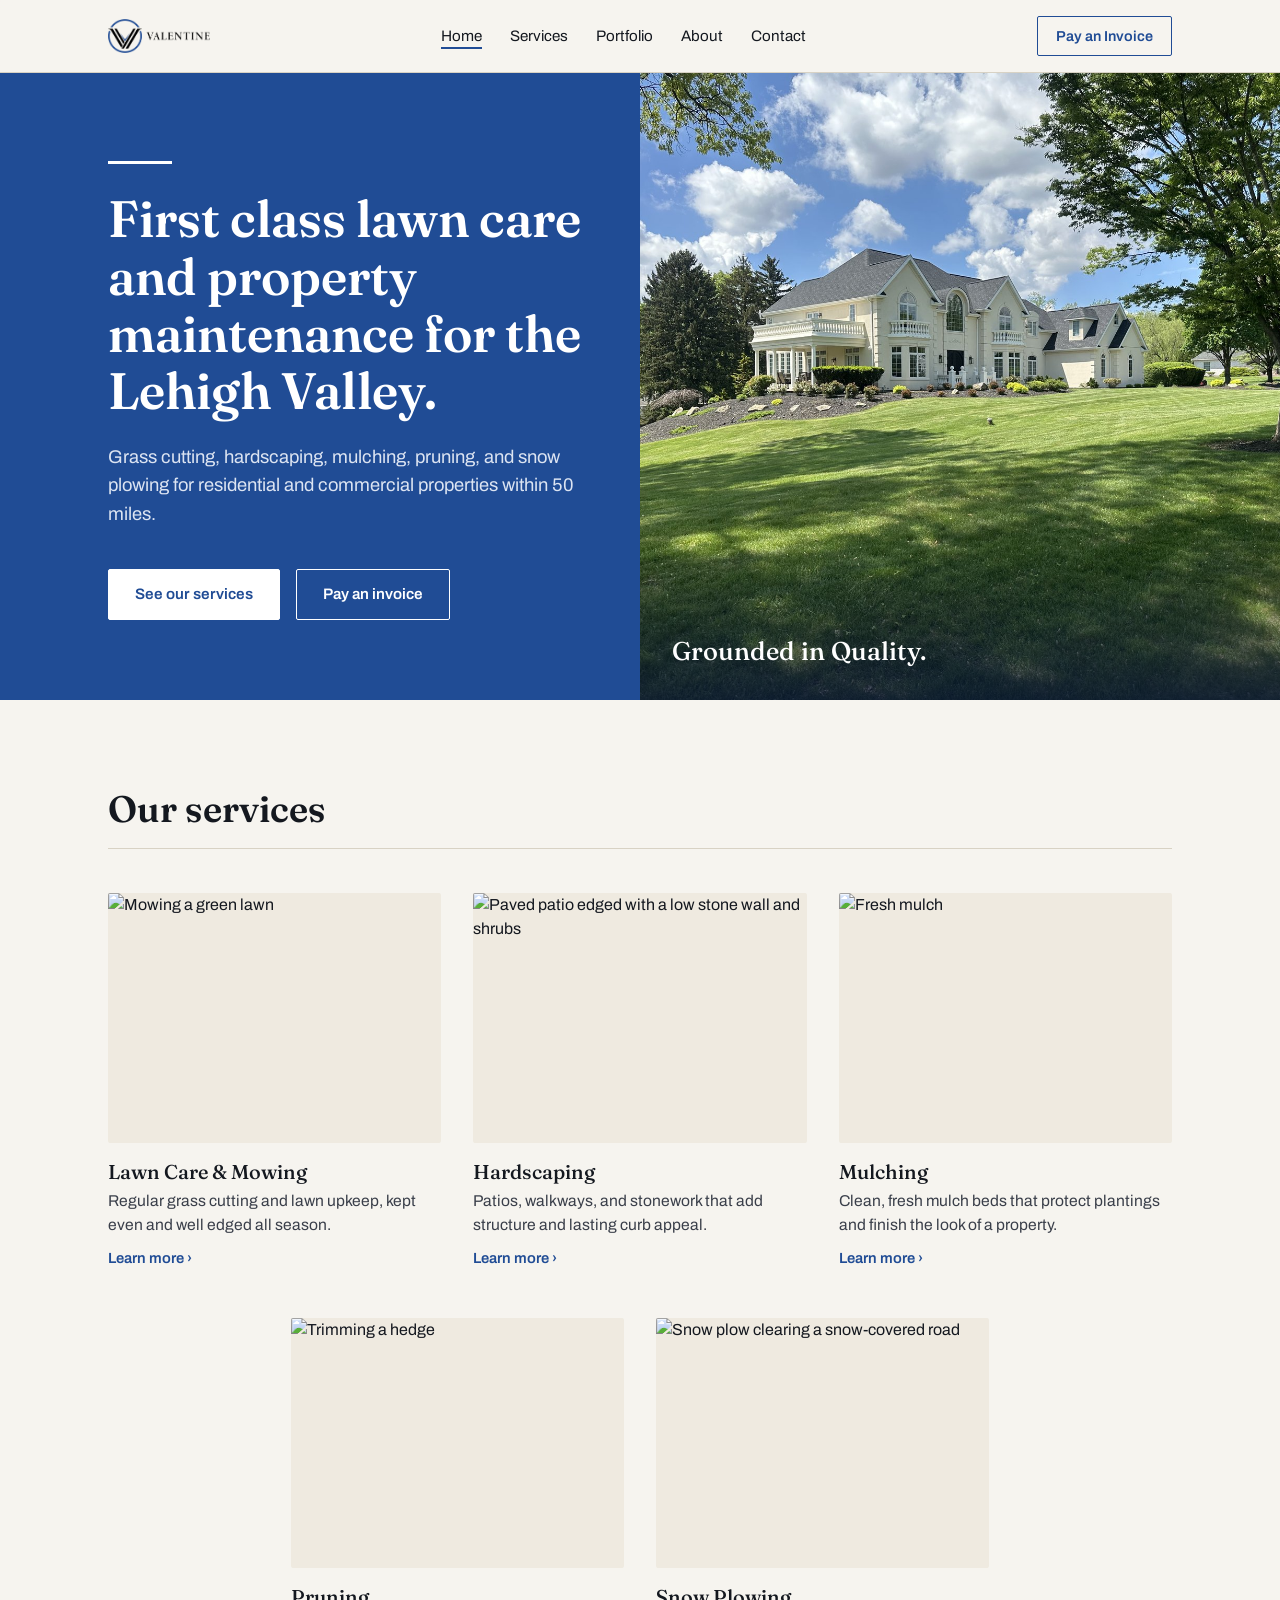
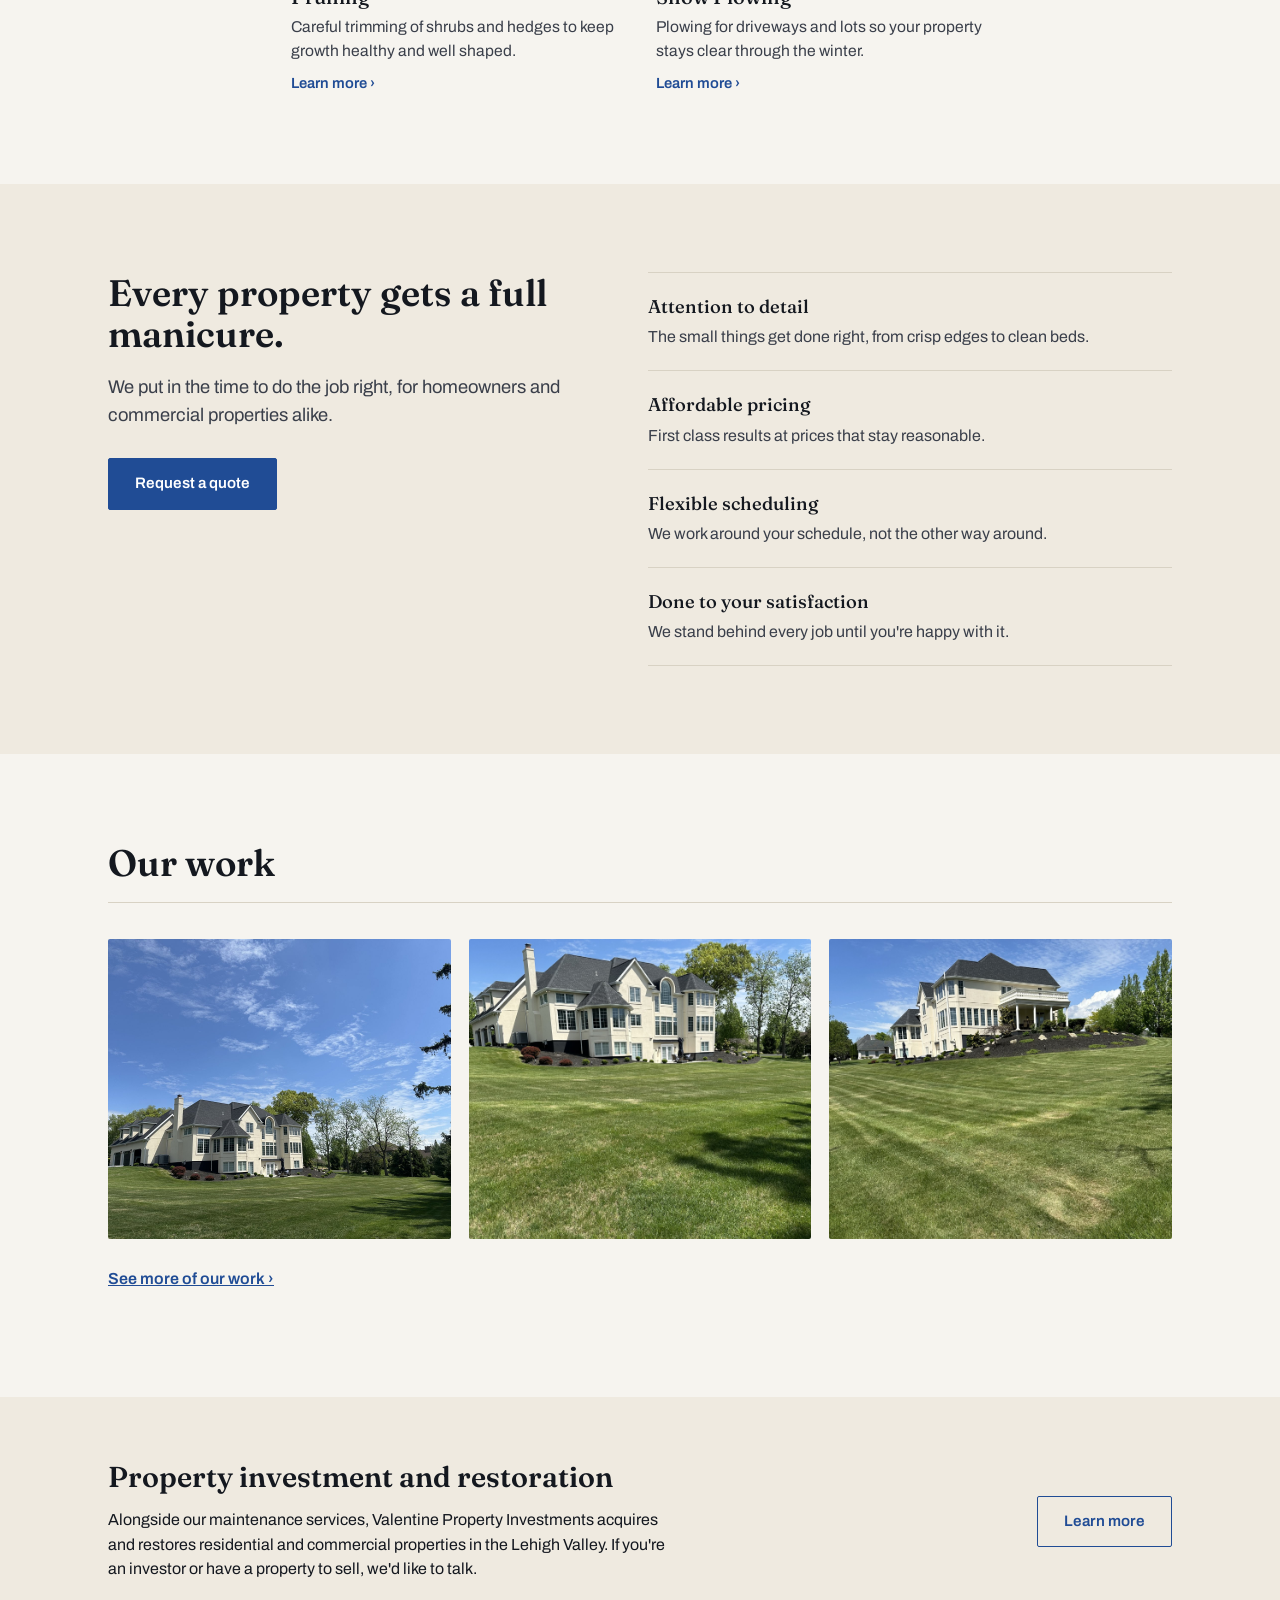
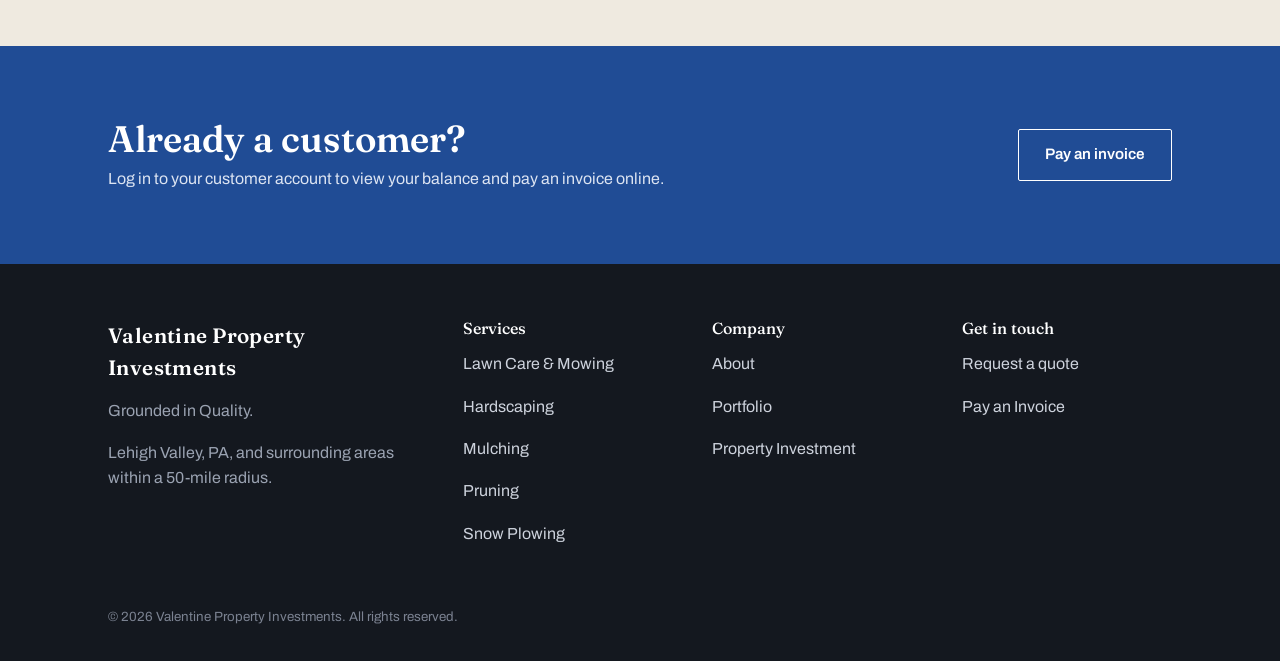
==== commit 49bf011e: "Add files via upload Maintenance-first redesign" ====
--- a/index.html
+++ b/index.html
@@ -4,7 +4,7 @@
 <meta charset="UTF-8">
 <meta name="viewport" content="width=device-width, initial-scale=1.0">
 <title>Valentine Property Investments | Lawn Care &amp; Property Maintenance, Lehigh Valley PA</title>
-<meta name="description" content="First class lawn care, hardscaping, mulching, pruning, tree removal, and snow plowing for residential and commercial properties across the Lehigh Valley, PA. Valentine Property Investments also acquires and restores property.">
+<meta name="description" content="First class lawn care, hardscaping, mulching, pruning, and snow plowing for residential and commercial properties across the Lehigh Valley, PA. Valentine Property Investments also acquires and restores property.">
 <link rel="icon" href="logo-icon.png">
 <link rel="preconnect" href="https://fonts.googleapis.com">
 <link rel="preconnect" href="https://fonts.gstatic.com" crossorigin>
@@ -44,7 +44,7 @@
   <div class="copy">
     <div class="rule"></div>
     <h1>First class lawn care and property maintenance for the Lehigh Valley.</h1>
-    <p class="lede">Grass cutting, hardscaping, mulching, pruning, tree removal, and snow plowing for residential and commercial properties within 50 miles.</p>
+    <p class="lede">Grass cutting, hardscaping, mulching, pruning, and snow plowing for residential and commercial properties within 50 miles.</p>
     <div style="display:flex;gap:16px;margin-top:20px;flex-wrap:wrap;">
       <a href="services.html" class="btn btn-light">See our services</a>
       <a href="account.html" class="btn btn-outline">Pay an invoice</a>
@@ -90,12 +90,6 @@
         <span class="more">Learn more &rsaquo;</span>
       </a>
 
-      <a href="services.html#tree-removal" class="svc-tile">
-        <div class="ph"><img src="https://images.unsplash.com/photo-1754321860056-ca7254d5e7ac?fm=jpg&q=80&w=900&auto=format&fit=crop" alt="Arborist cutting a tree with a chainsaw" loading="lazy"></div>
-        <h3>Tree Removal</h3>
-        <p>Removal of unwanted, damaged, or hazardous trees, handled with care for your property.</p>
-        <span class="more">Learn more &rsaquo;</span>
-      </a>
 
       <a href="services.html#snow-plowing" class="svc-tile">
         <div class="ph"><img src="https://images.unsplash.com/photo-1642586078463-a2582692fcc6?fm=jpg&q=80&w=900&auto=format&fit=crop" alt="Snow plow clearing a snow-covered road" loading="lazy"></div>
@@ -171,7 +165,6 @@
         <p><a href="services.html#hardscaping">Hardscaping</a></p>
         <p><a href="services.html#mulching">Mulching</a></p>
         <p><a href="services.html#pruning">Pruning</a></p>
-        <p><a href="services.html#tree-removal">Tree Removal</a></p>
         <p><a href="services.html#snow-plowing">Snow Plowing</a></p>
       </div>
       <div>
--- a/styles.css
+++ b/styles.css
@@ -254,3 +254,14 @@
   .svc-grid{grid-template-columns:1fr;}
   .footer .cols{grid-template-columns:1fr;}
 }
+
+/* Five-tile services grid: center the second row on desktop */
+@media(min-width:821px){
+  .svc-grid{grid-template-columns:repeat(6,1fr);}
+  .svc-grid .svc-tile{grid-column:span 2;}
+  .svc-grid .svc-tile:nth-child(4){grid-column:2 / span 2;}
+  .svc-grid .svc-tile:nth-child(5){grid-column:4 / span 2;}
+}
+@media(min-width:521px) and (max-width:820px){
+  .svc-grid .svc-tile:last-child:nth-child(odd){grid-column:1 / -1;width:calc(50% - 10px);justify-self:center;}
+}
